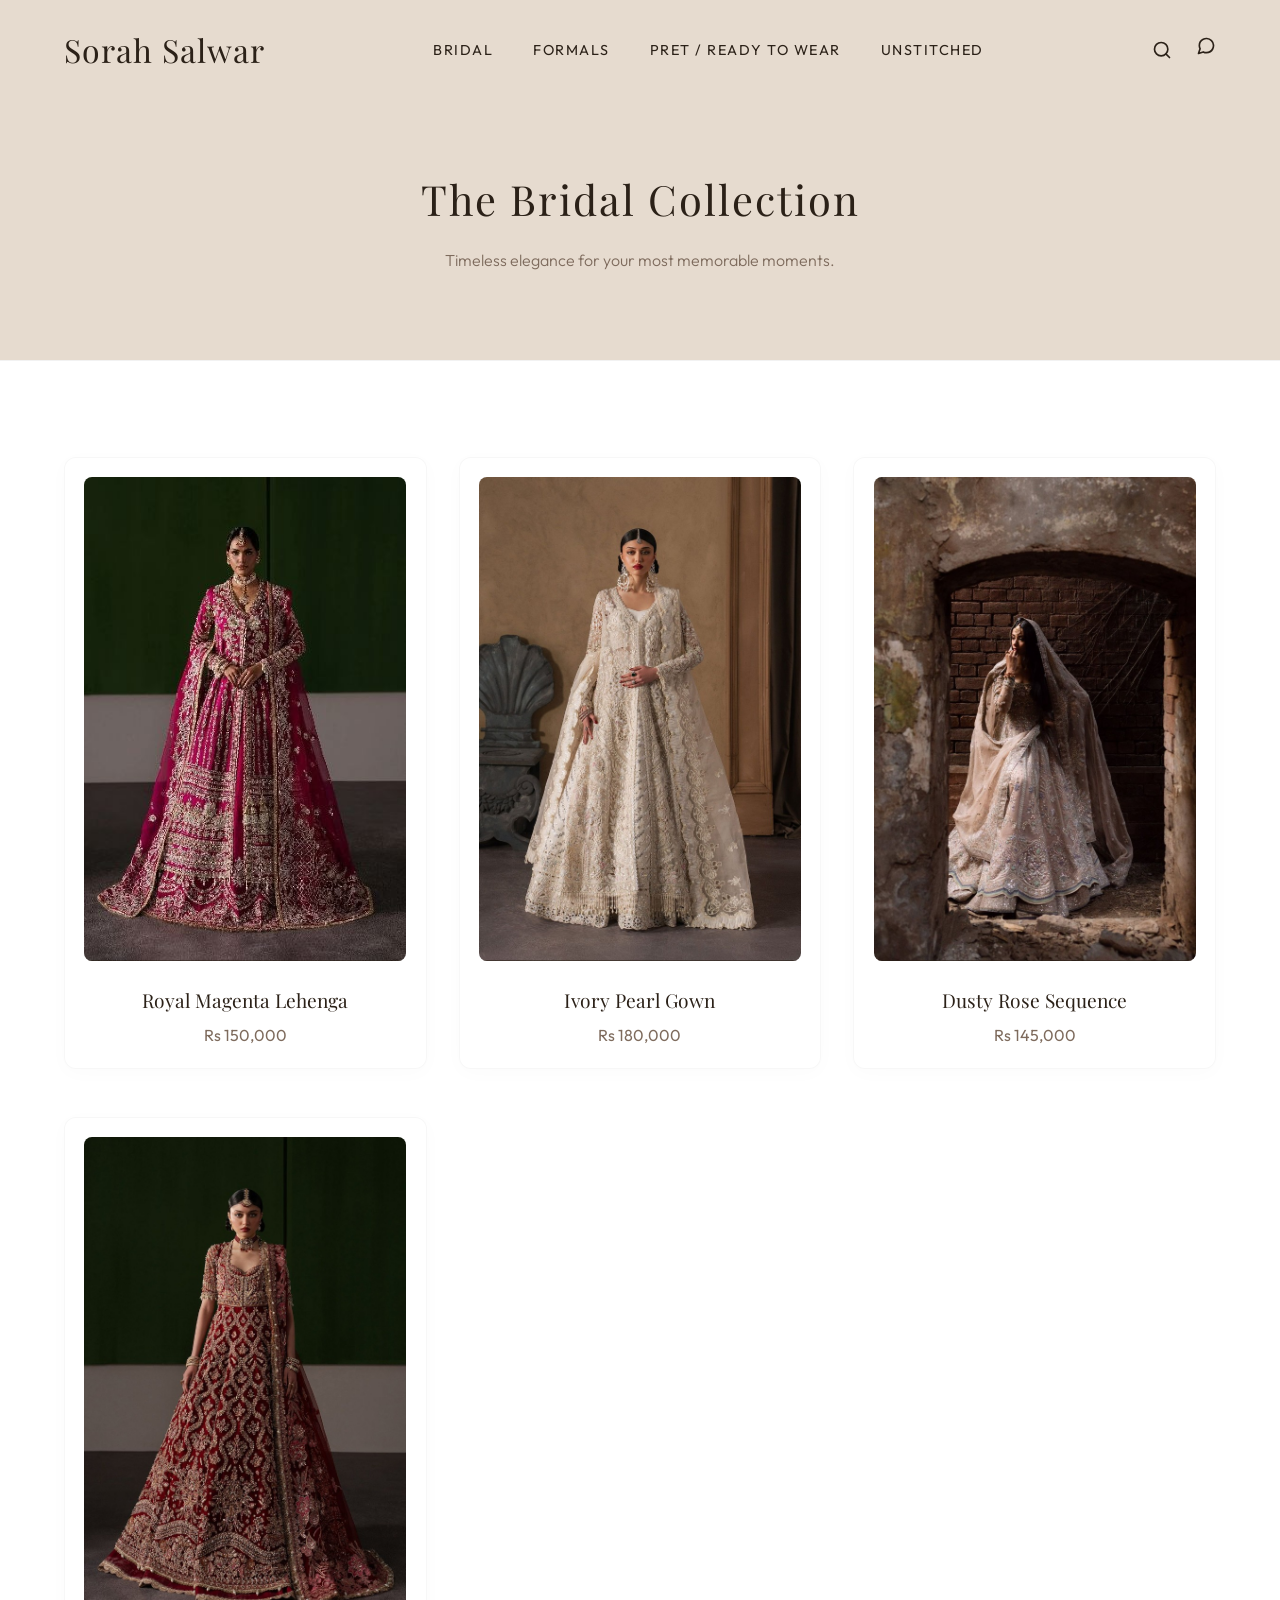
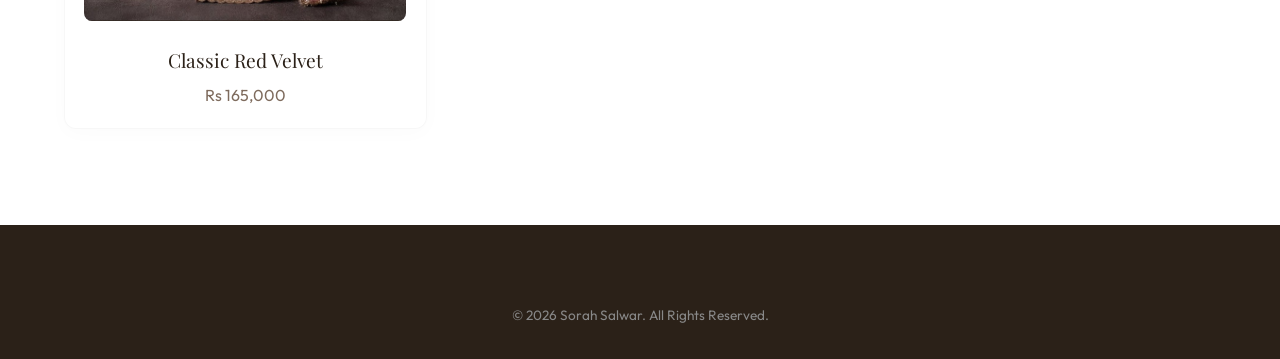
==== bridal.html @ 2d6d658b "Deploying website to root and updating admin config" ====
<!DOCTYPE html>
<html lang="en">
<head>
    <meta charset="UTF-8">
    <meta name="viewport" content="width=device-width, initial-scale=1.0">
    <title>Bridal Collection | Sorah Salwar</title>
    <meta name="description" content="Discover Sorah Salwar's exclusive Bridal Collection. Beautifully crafted ethnic wear for your special day.">
    <link rel="stylesheet" href="assets/css/styles.css">
    <style>
        /* Specific tweaks for inner pages */
        .inner-hero {
            height: 40vh;
            display: flex;
            align-items: center;
            justify-content: center;
            background-color: var(--color-light);
            color: var(--color-dark);
            text-align: center;
            padding-top: 80px; 
        }
        .inner-hero h1 {
            font-size: 2.6rem;
            letter-spacing: 2px;
        }
        .inner-hero p {
            font-weight: 300;
            color: var(--color-text-muted);
            margin-top: 1rem;
        }
    </style>
</head>
<body>

    <!-- Header / Nav -->
    <header id="main-header" class="scrolled">
        <div class="menu-toggle">
            <span></span>
            <span></span>
            <span></span>
        </div>
        
        <div class="logo">
            <a href="index.html">Sorah Salwar</a>
        </div>

        <nav>
            <ul class="nav-links">
                <li><a href="bridal.html">Bridal</a></li>
                <li><a href="formals.html">Formals</a></li>
                <li><a href="pret.html">Pret / Ready to Wear</a></li>
                <li><a href="unstitched.html">Unstitched</a></li>
            </ul>
        </nav>

        <div class="header-icons">
            <!-- Search Icon -->
            <svg viewBox="0 0 24 24" fill="none" stroke="currentColor" stroke-width="2" stroke-linecap="round" stroke-linejoin="round">
                <circle cx="11" cy="11" r="8"></circle>
                <line x1="21" y1="21" x2="16.65" y2="16.65"></line>
            </svg>
            <!-- WhatsApp Icon -->
            <a href="https://wa.me/971527467449" target="_blank" aria-label="Contact on WhatsApp">
                <svg viewBox="0 0 24 24" fill="none" stroke="currentColor" stroke-width="2" stroke-linecap="round" stroke-linejoin="round">
                    <path d="M21 11.5a8.38 8.38 0 0 1-.9 3.8 8.5 8.5 0 0 1-7.6 4.7 8.38 8.38 0 0 1-3.8-.9L3 21l1.9-5.7a8.38 8.38 0 0 1-.9-3.8 8.5 8.5 0 0 1 4.7-7.6 8.38 8.38 0 0 1 3.8-.9h.5a8.48 8.48 0 0 1 8 8v.5z"></path>
                </svg>
            </a>
        </div>
    </header>

    <!-- Page Header -->
    <section class="inner-hero">
        <div>
            <h1>The Bridal Collection</h1>
            <p>Timeless elegance for your most memorable moments.</p>
        </div>
    </section>

    <!-- Bridal Products Grid -->
    <section class="shop-section">
        <div class="product-grid" id="product-container" data-category="bridal">
            <!-- Dynamic products will load here -->
        </div>
    </section>

    <!-- Sub Footer -->
    <footer>
        <div class="footer-bottom" style="border-top: none; padding-top: 0;">
            <p>&copy; 2026 Sorah Salwar. All Rights Reserved.</p>
        </div>
    </footer>

    <script src="assets/js/script.js"></script>
</body>
</html>
---- assets/css/styles.css ----
@import url('https://fonts.googleapis.com/css2?family=Outfit:wght@300;400;500;600&family=Playfair+Display:ital,wght@0,400;0,600;1,400&display=swap');

:root {
  --color-dark: #2b2118; /* Dark brown from logo text */
  --color-light: #e6dbcf; /* Warm beige from logo background */
  --color-accent: #8a7361; /* Mid-tone brown accent */
  --color-text-dark: #2b2118; /* Dark brown for text */
  --color-text-muted: #7e6b5d; /* Muted taupe */
  --color-border: #dbcdba; /* Border matching darker shade of beige */
  
  --font-serif: 'Playfair Display', serif;
  --font-sans: 'Outfit', sans-serif;
}

* {
  margin: 0;
  padding: 0;
  box-sizing: border-box;
}

::selection {
  background-color: var(--color-accent);
  color: #fff;
}

::-webkit-scrollbar {
  width: 8px;
}
::-webkit-scrollbar-track {
  background: var(--color-light);
}
::-webkit-scrollbar-thumb {
  background: var(--color-accent);
  border-radius: 4px;
}
::-webkit-scrollbar-thumb:hover {
  background: var(--color-dark);
}

@keyframes fadeUp {
  0% { opacity: 0; transform: translateY(30px); }
  100% { opacity: 1; transform: translateY(0); }
}

body {
  font-family: var(--font-sans);
  background: radial-gradient(circle at 50% 0%, #ffffff 0%, var(--color-light) 100%);
  color: var(--color-text-dark);
  line-height: 1.6;
  overflow-x: hidden;
}

h1, h2, h3, h4, h5, h6 {
  font-family: var(--font-serif);
  font-weight: 400;
}

a {
  text-decoration: none;
  color: inherit;
  transition: color 0.3s ease;
}

a:hover {
  color: var(--color-accent);
}

/* Header */
header {
  position: fixed;
  top: 0;
  width: 100%;
  padding: 1.5rem 5%;
  display: flex;
  justify-content: space-between;
  align-items: center;
  z-index: 1000;
  transition: all 0.4s ease;
  border-bottom: 1px solid transparent;
}

header.scrolled {
  background: rgba(230, 219, 207, 0.85); /* Glassmorphism matching new warm beige */
  backdrop-filter: blur(12px);
  -webkit-backdrop-filter: blur(12px);
  padding: 1rem 5%;
  box-shadow: 0 4px 30px rgba(0, 0, 0, 0.05);
  border-bottom: 1px solid rgba(0,0,0,0.05);
}

.logo {
  font-family: var(--font-serif);
  font-size: 2rem;
  letter-spacing: 1px;
  color: var(--color-dark);
}

.nav-links {
  display: flex;
  gap: 2.5rem;
  list-style: none; /* remove bullets */
}

.nav-links a {
  font-size: 0.9rem;
  text-transform: uppercase;
  letter-spacing: 1.5px;
  color: var(--color-text-dark);
  position: relative;
}

.nav-links a::after {
  content: '';
  position: absolute;
  width: 0;
  height: 1px;
  bottom: -4px;
  left: 0;
  background-color: var(--color-accent);
  transition: width 0.3s ease;
}

.nav-links a:hover::after {
  width: 100%;
}

.header-icons {
  display: flex;
  gap: 1.5rem;
  align-items: center;
}

.header-icons svg {
  width: 20px;
  height: 20px;
  cursor: pointer;
  stroke: var(--color-text-dark);
  transition: all 0.4s cubic-bezier(0.175, 0.885, 0.32, 1.275); /* Bouncy transition */
}

.header-icons svg:hover {
  stroke: var(--color-accent);
  transform: scale(1.15) rotate(-5deg); /* Playful tilt and grow */
}

.menu-toggle {
  display: none;
  cursor: pointer;
  flex-direction: column;
  gap: 5px;
}

.menu-toggle span {
  width: 25px;
  height: 2px;
  background: var(--color-text-dark);
}

/* Hero Section */
.hero {
  height: 100vh;
  width: 100%;
  position: relative;
  display: flex;
  align-items: center;
  justify-content: center;
  text-align: center;
  background-color: var(--color-dark); /* Rich espresso background for the hero section to look incredibly luxurious */
  overflow: hidden;
}

.hero img {
  position: absolute;
  top: 0;
  left: 0;
  width: 100%;
  height: 100%;
  object-fit: cover;
  object-position: center 20%;
  z-index: 1;
  transform: scale(1.05);
  animation: breathe 25s infinite alternate linear;
}

@keyframes breathe {
  0% { transform: scale(1.05); }
  100% { transform: scale(1.15); }
}

/* Gradient overlay to ensure text is readable */
.hero::after {
  content: '';
  position: absolute;
  top: 0;
  left: 0;
  width: 100%;
  height: 100%;
  background: linear-gradient(to top, rgba(0,0,0,0.5), rgba(0,0,0,0.1));
  z-index: 2;
}

.hero-content {
  position: relative;
  z-index: 3;
  color: #fff;
  max-width: 600px;
  padding: 0 20px;
  margin-top: 5rem;
  animation: fadeUp 1.2s cubic-bezier(0.165, 0.84, 0.44, 1) forwards;
}

.hero-content h1 {
  font-size: 4.5rem;
  margin-bottom: 1rem;
  letter-spacing: 2px;
  line-height: 1.1;
  text-shadow: 0 4px 10px rgba(0,0,0,0.3);
}

.hero-content p {
  font-size: 1.2rem;
  margin-bottom: 2.5rem;
  font-weight: 300;
  letter-spacing: 1px;
}

.btn {
  display: inline-block;
  padding: 1rem 3rem;
  background-color: var(--color-light);
  color: var(--color-dark);
  text-transform: uppercase;
  letter-spacing: 2px;
  font-size: 0.9rem;
  transition: all 0.3s ease;
  border: 1px solid transparent;
}

.btn:hover {
  background-color: transparent;
  color: #fff;
  border: 1px solid #fff;
  transform: translateY(-4px);
  box-shadow: 0 10px 20px rgba(0,0,0,0.15);
}

/* Categories Section */
.categories {
  padding: 6rem 5%;
  text-align: center;
}

.section-title {
  font-size: 3rem;
  margin-bottom: 1.5rem;
  color: var(--color-dark);
  position: relative;
  display: inline-block;
  animation: fadeUp 1s ease-out forwards;
}

.section-title::after {
  content: '';
  position: absolute;
  bottom: -5px;
  left: 50%;
  transform: translateX(-50%);
  width: 50px;
  height: 2px;
  background-color: var(--color-accent);
}

.section-subtitle {
  color: var(--color-text-muted);
  font-size: 1rem;
  margin-bottom: 4rem;
  text-transform: uppercase;
  letter-spacing: 2px;
}

.category-grid {
  display: grid;
  grid-template-columns: repeat(auto-fit, minmax(300px, 1fr));
  gap: 2rem;
}

.category-card {
  position: relative;
  overflow: hidden;
  display: block;
  aspect-ratio: 3/4;
  border-radius: 12px;
  animation: fadeUp 1.2s ease-out forwards;
  box-shadow: 0 10px 30px rgba(0,0,0,0.1);
}

.category-card img {
  width: 100%;
  height: 100%;
  object-fit: cover;
  transition: transform 0.8s ease;
}

.category-card::after {
  content: '';
  position: absolute;
  inset: 0;
  background: linear-gradient(to top, rgba(0,0,0,0.4), transparent);
  transition: opacity 0.4s ease;
}

.category-card:hover img {
  transform: scale(1.05);
}

.category-card-text {
  position: absolute;
  bottom: 2rem;
  left: 50%;
  transform: translateX(-50%);
  color: #fff;
  z-index: 10;
  width: 100%;
  transition: transform 0.5s ease;
}

.category-card:hover .category-card-text {
  transform: translate(-50%, -15px); /* Slide text up slightly while image zooms */
}

.category-card-text h3 {
  font-size: 1.8rem;
  letter-spacing: 1px;
}

/* Shop Grid */
.shop-section {
  padding: 6rem 5%;
  background-color: #ffffff;
  border-top: 1px solid rgba(0,0,0,0.05);
}

.product-grid {
  display: grid;
  grid-template-columns: repeat(auto-fill, minmax(280px, 1fr));
  gap: 3rem 2rem;
}

.product-card {
  text-align: center;
  position: relative;
  background-color: #ffffff;
  padding: 1.2rem;
  border: 1px solid rgba(0,0,0,0.03);
  border-radius: 12px;
  box-shadow: 0 4px 20px rgba(0,0,0,0.02);
  transition: transform 0.4s ease, box-shadow 0.4s ease;
  animation: fadeUp 1s ease-out forwards;
}

.product-card:hover {
  transform: translateY(-5px);
  box-shadow: 0 15px 30px rgba(0,0,0,0.06);
}

.product-image-wrapper {
  position: relative;
  overflow: hidden;
  margin-bottom: 1.5rem;
  aspect-ratio: 2/3;
  background-color: #f5f5f5;
  border-radius: 8px;
}

.product-image {
  width: 100%;
  height: 100%;
  object-fit: cover;
  transition: opacity 0.5s ease;
  image-rendering: -webkit-optimize-contrast; /* crisp edges */
  image-rendering: high-quality;
}

.whatsapp-btn {
  position: absolute;
  bottom: 0;
  left: 0;
  width: 100%;
  padding: 1rem;
  background: var(--color-dark); /* Elegant dark matching the theme instead of jarring green */
  color: #fff;
  transform: translateY(100%);
  transition: transform 0.4s cubic-bezier(0.175, 0.885, 0.32, 1.275);
  font-family: var(--font-sans);
  text-transform: uppercase;
  font-size: 0.8rem;
  letter-spacing: 1px;
  cursor: pointer;
  border: none;
  font-weight: 500;
  text-align: center;
  display: flex;
  justify-content: center;
  align-items: center;
  gap: 8px;
}

.product-image-wrapper:hover .whatsapp-btn {
  transform: translateY(0);
}

.whatsapp-btn:hover {
  background-color: var(--color-accent);
  color: white;
}

.product-title {
  font-family: var(--font-serif);
  font-size: 1.2rem;
  margin-bottom: 0.5rem;
  color: var(--color-dark);
}

.product-price {
  font-size: 1rem;
  color: var(--color-text-muted);
}

/* About Section */
.about-section {
  padding: 6rem 5%;
  background-color: var(--color-light);
  text-align: center;
}

.about-container {
  max-width: 800px;
  margin: 0 auto;
}

.about-content p {
  font-size: 1.15rem;
  color: var(--color-text-dark);
  margin-bottom: 1.5rem;
  line-height: 1.8;
  font-weight: 300;
}

.about-content p:last-child {
  margin-bottom: 0;
  font-weight: 500;
  color: var(--color-accent);
}

/* Footer */
footer {
  background-color: var(--color-dark);
  color: var(--color-light);
  padding: 5rem 5% 2rem;
}

.footer-top {
  display: grid;
  grid-template-columns: repeat(auto-fit, minmax(200px, 1fr));
  gap: 3rem;
  margin-bottom: 4rem;
}

.footer-section h4 {
  font-size: 1.2rem;
  margin-bottom: 1.5rem;
  letter-spacing: 1px;
}

.footer-section ul {
  list-style: none; /* remove bullets */
}

.footer-section ul li {
  margin-bottom: 0.8rem;
}

.footer-section a {
  color: #aaaaaa;
  font-size: 0.95rem;
  display: inline-block;
  transition: all 0.3s ease;
}

.footer-section a:hover {
  color: var(--color-accent);
  transform: translateX(8px); /* Satisfying slide-right effect for list items */
}

.footer-bottom {
  text-align: center;
  padding-top: 2rem;
  border-top: 1px solid rgba(255,255,255,0.1);
  color: #888;
  font-size: 0.85rem;
}

/* Newsletter Input */
.newsletter-form {
  display: flex;
  margin-top: 1rem;
  border-bottom: 1px solid #555;
  padding-bottom: 0.5rem;
}

.newsletter-form input {
  background: transparent;
  border: none;
  color: #fff;
  flex: 1;
  outline: none;
  font-family: var(--font-sans);
}

.newsletter-form button {
  background: transparent;
  border: none;
  color: var(--color-accent);
  cursor: pointer;
  text-transform: uppercase;
  font-size: 0.8rem;
  letter-spacing: 1px;
}

/* Responsive */
@media (max-width: 900px) {
  .nav-links {
    display: none;
  }

  .menu-toggle {
    display: flex;
  }
  
  .hero-content h1 {
    font-size: 3rem;
  }
}
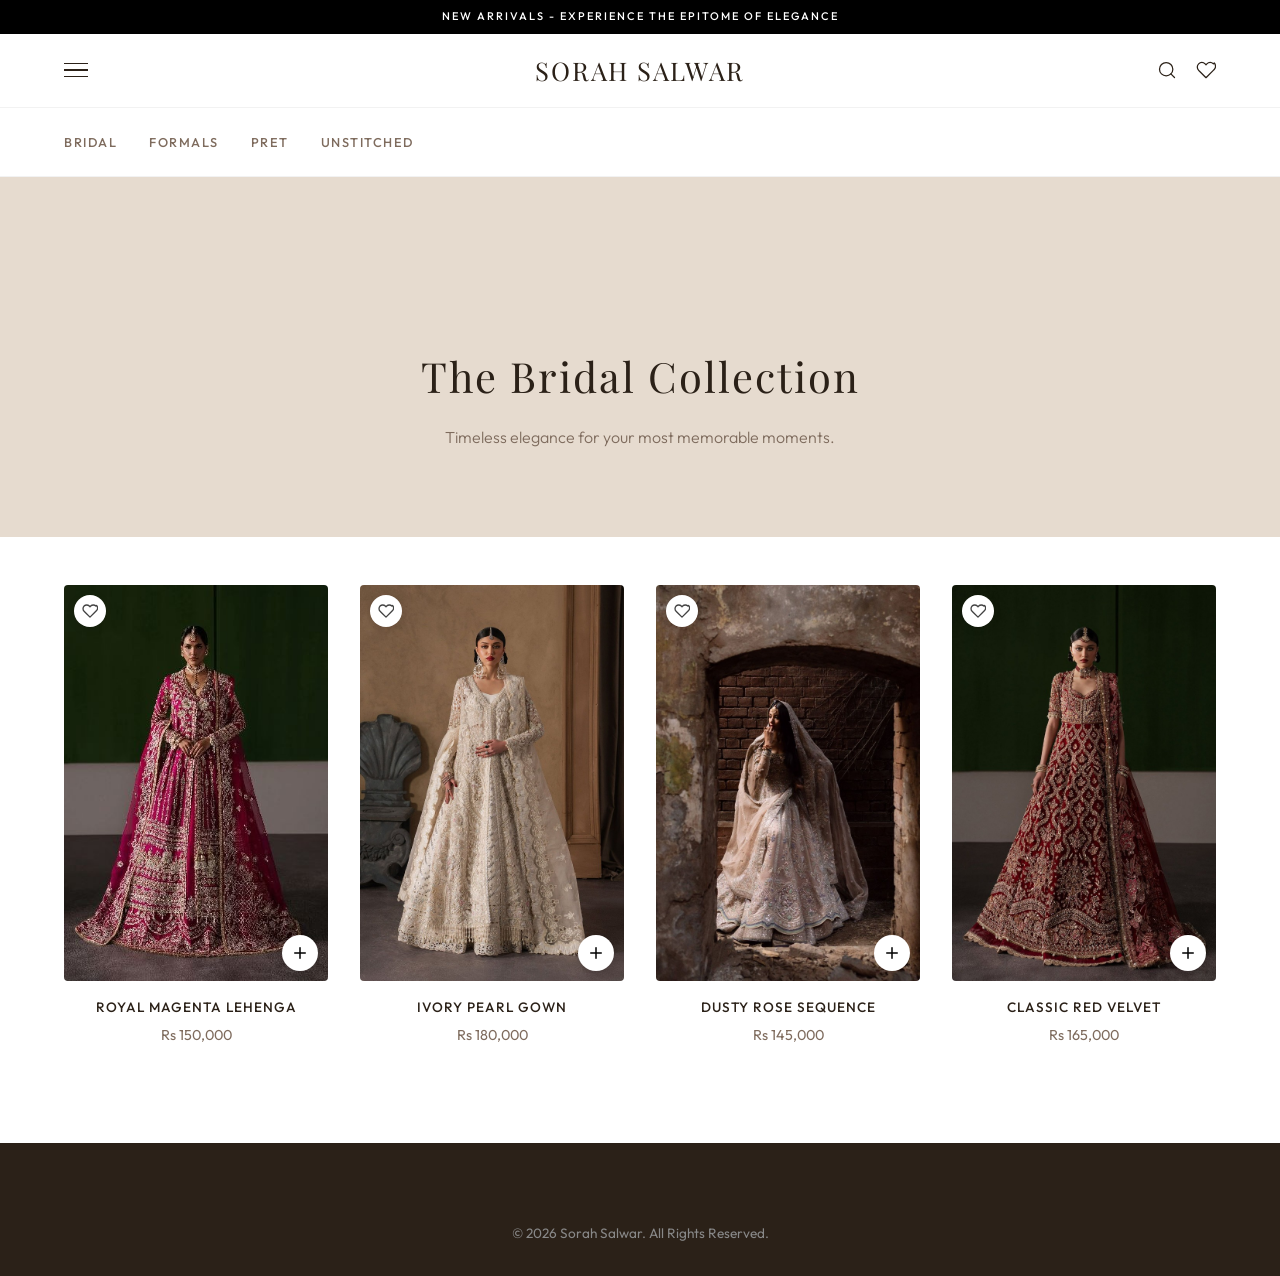
==== commit f70580ef: "Mobile UI Overhaul: Baroque-style centered header, announcement bar, and optimized 2-column product " ====
--- a/bridal.html
+++ b/bridal.html
@@ -31,9 +31,14 @@
 </head>
 <body>
 
+    <!-- Announcement Bar -->
+    <div class="announcement-bar">
+        New Arrivals - Experience the Epitome of Elegance
+    </div>
+
     <!-- Header / Nav -->
     <header id="main-header" class="scrolled">
-        <div class="menu-toggle">
+        <div class="menu-toggle" id="mobile-menu-btn">
             <span></span>
             <span></span>
             <span></span>
@@ -43,29 +48,35 @@
             <a href="index.html">Sorah Salwar</a>
         </div>
 
-        <nav>
-            <ul class="nav-links">
-                <li><a href="bridal.html">Bridal</a></li>
-                <li><a href="formals.html">Formals</a></li>
-                <li><a href="pret.html">Pret / Ready to Wear</a></li>
-                <li><a href="unstitched.html">Unstitched</a></li>
-            </ul>
-        </nav>
-
         <div class="header-icons">
-            <!-- Search Icon -->
-            <svg viewBox="0 0 24 24" fill="none" stroke="currentColor" stroke-width="2" stroke-linecap="round" stroke-linejoin="round">
+            <svg viewBox="0 0 24 24" fill="none" stroke="currentColor" stroke-width="1.5" stroke-linecap="round" stroke-linejoin="round" width="20" height="20">
                 <circle cx="11" cy="11" r="8"></circle>
                 <line x1="21" y1="21" x2="16.65" y2="16.65"></line>
             </svg>
-            <!-- WhatsApp Icon -->
-            <a href="https://wa.me/971527467449" target="_blank" aria-label="Contact on WhatsApp">
-                <svg viewBox="0 0 24 24" fill="none" stroke="currentColor" stroke-width="2" stroke-linecap="round" stroke-linejoin="round">
-                    <path d="M21 11.5a8.38 8.38 0 0 1-.9 3.8 8.5 8.5 0 0 1-7.6 4.7 8.38 8.38 0 0 1-3.8-.9L3 21l1.9-5.7a8.38 8.38 0 0 1-.9-3.8 8.5 8.5 0 0 1 4.7-7.6 8.38 8.38 0 0 1 3.8-.9h.5a8.48 8.48 0 0 1 8 8v.5z"></path>
-                </svg>
-            </a>
+            <svg viewBox="0 0 24 24" fill="none" stroke="currentColor" stroke-width="1.5" stroke-linecap="round" stroke-linejoin="round" width="20" height="20">
+                <path d="M20.84 4.61a5.5 5.5 0 0 0-7.78 0L12 5.67l-1.06-1.06a5.5 5.5 0 0 0-7.78 7.78l1.06 1.06L12 21.23l8.78-8.78 1.06-1.06a5.5 5.5 0 0 0 0-7.78z"></path>
+            </svg>
         </div>
     </header>
+
+    <!-- Mobile Nav Overlay -->
+    <div class="mobile-nav-overlay" id="mobile-overlay">
+        <div class="overlay-close" id="overlay-close-btn">&times;</div>
+        <ul>
+            <li><a href="bridal.html">Bridal</a></li>
+            <li><a href="formals.html">Formals</a></li>
+            <li><a href="pret.html">Pret / Ready to Wear</a></li>
+            <li><a href="unstitched.html">Unstitched</a></li>
+        </ul>
+    </div>
+
+    <!-- Category Swipe Bar -->
+    <div class="category-slider">
+        <a href="bridal.html">Bridal</a>
+        <a href="formals.html">Formals</a>
+        <a href="pret.html">Pret</a>
+        <a href="unstitched.html">Unstitched</a>
+    </div>
 
     <!-- Page Header -->
     <section class="inner-hero">
--- a/assets/css/styles.css
+++ b/assets/css/styles.css
@@ -65,95 +65,162 @@
   color: var(--color-accent);
 }
 
+/* Announcement Bar */
+.announcement-bar {
+  background-color: #000;
+  color: #fff;
+  text-align: center;
+  padding: 8px 5%;
+  font-size: 11px;
+  text-transform: uppercase;
+  letter-spacing: 2px;
+  font-weight: 500;
+  position: sticky;
+  top: 0;
+  z-index: 1001;
+}
+
 /* Header */
 header {
-  position: fixed;
-  top: 0;
-  width: 100%;
-  padding: 1.5rem 5%;
-  display: flex;
-  justify-content: space-between;
+  position: sticky;
+  top: 31px; /* Just below announcement bar */
+  width: 100%;
+  padding: 1rem 5%;
+  display: grid;
+  grid-template-columns: 1fr auto 1fr; /* Left, Center, Right */
   align-items: center;
+  background: white;
   z-index: 1000;
   transition: all 0.4s ease;
-  border-bottom: 1px solid transparent;
+  border-bottom: 1px solid rgba(0,0,0,0.05);
 }
 
 header.scrolled {
-  background: rgba(230, 219, 207, 0.85); /* Glassmorphism matching new warm beige */
-  backdrop-filter: blur(12px);
-  -webkit-backdrop-filter: blur(12px);
-  padding: 1rem 5%;
-  box-shadow: 0 4px 30px rgba(0, 0, 0, 0.05);
-  border-bottom: 1px solid rgba(0,0,0,0.05);
+  background: rgba(250, 249, 246, 0.9);
+  backdrop-filter: blur(10px);
 }
 
 .logo {
+  grid-column: 2; /* Always center */
   font-family: var(--font-serif);
-  font-size: 2rem;
-  letter-spacing: 1px;
+  font-size: 1.6rem;
+  letter-spacing: 2px;
   color: var(--color-dark);
+  text-transform: uppercase;
+}
+
+.nav-container {
+  grid-column: 1 / span 3;
+  display: flex;
+  justify-content: center;
+  margin-top: 1rem;
 }
 
 .nav-links {
   display: flex;
-  gap: 2.5rem;
-  list-style: none; /* remove bullets */
-}
-
-.nav-links a {
-  font-size: 0.9rem;
-  text-transform: uppercase;
-  letter-spacing: 1.5px;
-  color: var(--color-text-dark);
-  position: relative;
-}
-
-.nav-links a::after {
-  content: '';
-  position: absolute;
-  width: 0;
-  height: 1px;
-  bottom: -4px;
-  left: 0;
-  background-color: var(--color-accent);
-  transition: width 0.3s ease;
-}
-
-.nav-links a:hover::after {
-  width: 100%;
+  gap: 2rem;
+  list-style: none;
 }
 
 .header-icons {
-  display: flex;
-  gap: 1.5rem;
+  grid-column: 3;
+  display: flex;
+  gap: 1.2rem;
+  justify-content: flex-end;
   align-items: center;
 }
 
 .header-icons svg {
   width: 20px;
   height: 20px;
-  cursor: pointer;
   stroke: var(--color-text-dark);
-  transition: all 0.4s cubic-bezier(0.175, 0.885, 0.32, 1.275); /* Bouncy transition */
-}
-
-.header-icons svg:hover {
-  stroke: var(--color-accent);
-  transform: scale(1.15) rotate(-5deg); /* Playful tilt and grow */
 }
 
 .menu-toggle {
-  display: none;
+  grid-column: 1;
+  display: flex;
   cursor: pointer;
   flex-direction: column;
   gap: 5px;
+  width: 24px;
 }
 
 .menu-toggle span {
-  width: 25px;
-  height: 2px;
+  width: 100%;
+  height: 1.5px;
   background: var(--color-text-dark);
+}
+
+/* Mobile Navigation Overlay */
+.mobile-nav-overlay {
+  position: fixed;
+  top: 0;
+  left: -100%;
+  width: 80%;
+  height: 100%;
+  background: #fff;
+  z-index: 2000;
+  transition: left 0.4s cubic-bezier(0.4, 0, 0.2, 1);
+  padding: 4rem 10%;
+  box-shadow: 20px 0 50px rgba(0,0,0,0.1);
+}
+
+.mobile-nav-overlay.active {
+  left: 0;
+}
+
+.mobile-nav-overlay ul {
+  list-style: none;
+}
+
+.mobile-nav-overlay li {
+  margin-bottom: 2rem;
+}
+
+.mobile-nav-overlay a {
+  font-size: 1.4rem;
+  font-family: var(--font-serif);
+  text-transform: uppercase;
+  letter-spacing: 2px;
+}
+
+.overlay-close {
+  position: absolute;
+  top: 1.5rem;
+  right: 1.5rem;
+  font-size: 2rem;
+  cursor: pointer;
+}
+
+/* Category Slider */
+.category-slider {
+  display: flex;
+  overflow-x: auto;
+  gap: 2rem;
+  padding: 1.5rem 5%;
+  background: #fff;
+  border-bottom: 1px solid rgba(0,0,0,0.05);
+  -ms-overflow-style: none;  /* IE and Edge */
+  scrollbar-width: none;  /* Firefox */
+}
+
+.category-slider::-webkit-scrollbar {
+  display: none; /* Chrome, Safari and Opera */
+}
+
+.category-slider a {
+  white-space: nowrap;
+  font-size: 0.8rem;
+  font-weight: 500;
+  letter-spacing: 1.5px;
+  color: var(--color-text-muted);
+  text-transform: uppercase;
+}
+
+.category-slider a.active {
+  color: var(--color-dark);
+  border-bottom: 1.5px solid var(--color-dark);
+  padding-bottom: 4px;
 }
 
 /* Hero Section */
@@ -333,97 +400,107 @@
   letter-spacing: 1px;
 }
 
-/* Shop Grid */
+/* Shop Grid & Product Cards */
 .shop-section {
-  padding: 6rem 5%;
+  padding: 3rem 5% 6rem;
   background-color: #ffffff;
-  border-top: 1px solid rgba(0,0,0,0.05);
 }
 
 .product-grid {
   display: grid;
-  grid-template-columns: repeat(auto-fill, minmax(280px, 1fr));
-  gap: 3rem 2rem;
+  grid-template-columns: repeat(2, 1fr); /* 2 columns exactly on mobile */
+  gap: 1.5rem 1rem;
 }
 
 .product-card {
   text-align: center;
   position: relative;
-  background-color: #ffffff;
-  padding: 1.2rem;
-  border: 1px solid rgba(0,0,0,0.03);
-  border-radius: 12px;
-  box-shadow: 0 4px 20px rgba(0,0,0,0.02);
-  transition: transform 0.4s ease, box-shadow 0.4s ease;
+  background-color: transparent;
+  padding: 0;
+  transition: transform 0.4s ease;
   animation: fadeUp 1s ease-out forwards;
-}
-
-.product-card:hover {
-  transform: translateY(-5px);
-  box-shadow: 0 15px 30px rgba(0,0,0,0.06);
 }
 
 .product-image-wrapper {
   position: relative;
   overflow: hidden;
-  margin-bottom: 1.5rem;
+  margin-bottom: 1rem;
   aspect-ratio: 2/3;
-  background-color: #f5f5f5;
-  border-radius: 8px;
+  background-color: #f8f8f8;
+  border-radius: 4px;
 }
 
 .product-image {
   width: 100%;
   height: 100%;
   object-fit: cover;
-  transition: opacity 0.5s ease;
-  image-rendering: -webkit-optimize-contrast; /* crisp edges */
-  image-rendering: high-quality;
-}
-
-.whatsapp-btn {
-  position: absolute;
-  bottom: 0;
-  left: 0;
-  width: 100%;
-  padding: 1rem;
-  background: var(--color-dark); /* Elegant dark matching the theme instead of jarring green */
-  color: #fff;
-  transform: translateY(100%);
-  transition: transform 0.4s cubic-bezier(0.175, 0.885, 0.32, 1.275);
-  font-family: var(--font-sans);
-  text-transform: uppercase;
-  font-size: 0.8rem;
-  letter-spacing: 1px;
-  cursor: pointer;
-  border: none;
-  font-weight: 500;
-  text-align: center;
+}
+
+/* Heart Icon (Wishlist) */
+.wishlist-btn {
+  position: absolute;
+  top: 10px;
+  left: 10px;
+  width: 32px;
+  height: 32px;
+  background: white;
+  border-radius: 50%;
   display: flex;
   justify-content: center;
   align-items: center;
-  gap: 8px;
-}
-
-.product-image-wrapper:hover .whatsapp-btn {
-  transform: translateY(0);
-}
-
-.whatsapp-btn:hover {
-  background-color: var(--color-accent);
-  color: white;
+  box-shadow: 0 2px 8px rgba(0,0,0,0.1);
+  z-index: 10;
+  cursor: pointer;
+}
+
+.wishlist-btn svg {
+  width: 16px;
+  height: 16px;
+  stroke: #444;
+}
+
+/* Quick Add (+) Button */
+.quick-add-btn {
+  position: absolute;
+  bottom: 10px;
+  right: 10px;
+  width: 36px;
+  height: 36px;
+  background: white;
+  border-radius: 50%;
+  display: flex;
+  justify-content: center;
+  align-items: center;
+  box-shadow: 0 2px 10px rgba(0,0,0,0.15);
+  z-index: 10;
+  cursor: pointer;
+  transition: transform 0.2s ease;
+}
+
+.quick-add-btn:active {
+  transform: scale(0.9);
+}
+
+.quick-add-btn svg {
+  width: 18px;
+  height: 18px;
+  stroke: #000;
 }
 
 .product-title {
-  font-family: var(--font-serif);
-  font-size: 1.2rem;
-  margin-bottom: 0.5rem;
+  font-family: var(--font-sans);
+  font-size: 0.85rem;
+  text-transform: uppercase;
+  letter-spacing: 1px;
+  margin-bottom: 0.3rem;
   color: var(--color-dark);
+  font-weight: 500;
 }
 
 .product-price {
-  font-size: 1rem;
+  font-size: 0.9rem;
   color: var(--color-text-muted);
+  font-weight: 400;
 }
 
 /* About Section */
@@ -527,17 +604,29 @@
   letter-spacing: 1px;
 }
 
-/* Responsive */
+/* Desktop Specifics (Re-enabling hover effects and multi-columns) */
+@media (min-width: 901px) {
+  .product-grid {
+    grid-template-columns: repeat(4, 1fr);
+    gap: 3rem 2rem;
+  }
+}
+
 @media (max-width: 900px) {
-  .nav-links {
+  .nav-container {
     display: none;
   }
-
-  .menu-toggle {
-    display: flex;
+  
+  header {
+    height: 60px;
+    padding: 0 5%;
   }
-  
+
+  .logo {
+    font-size: 1.2rem;
+  }
+
   .hero-content h1 {
-    font-size: 3rem;
+    font-size: 2.8rem;
   }
 }
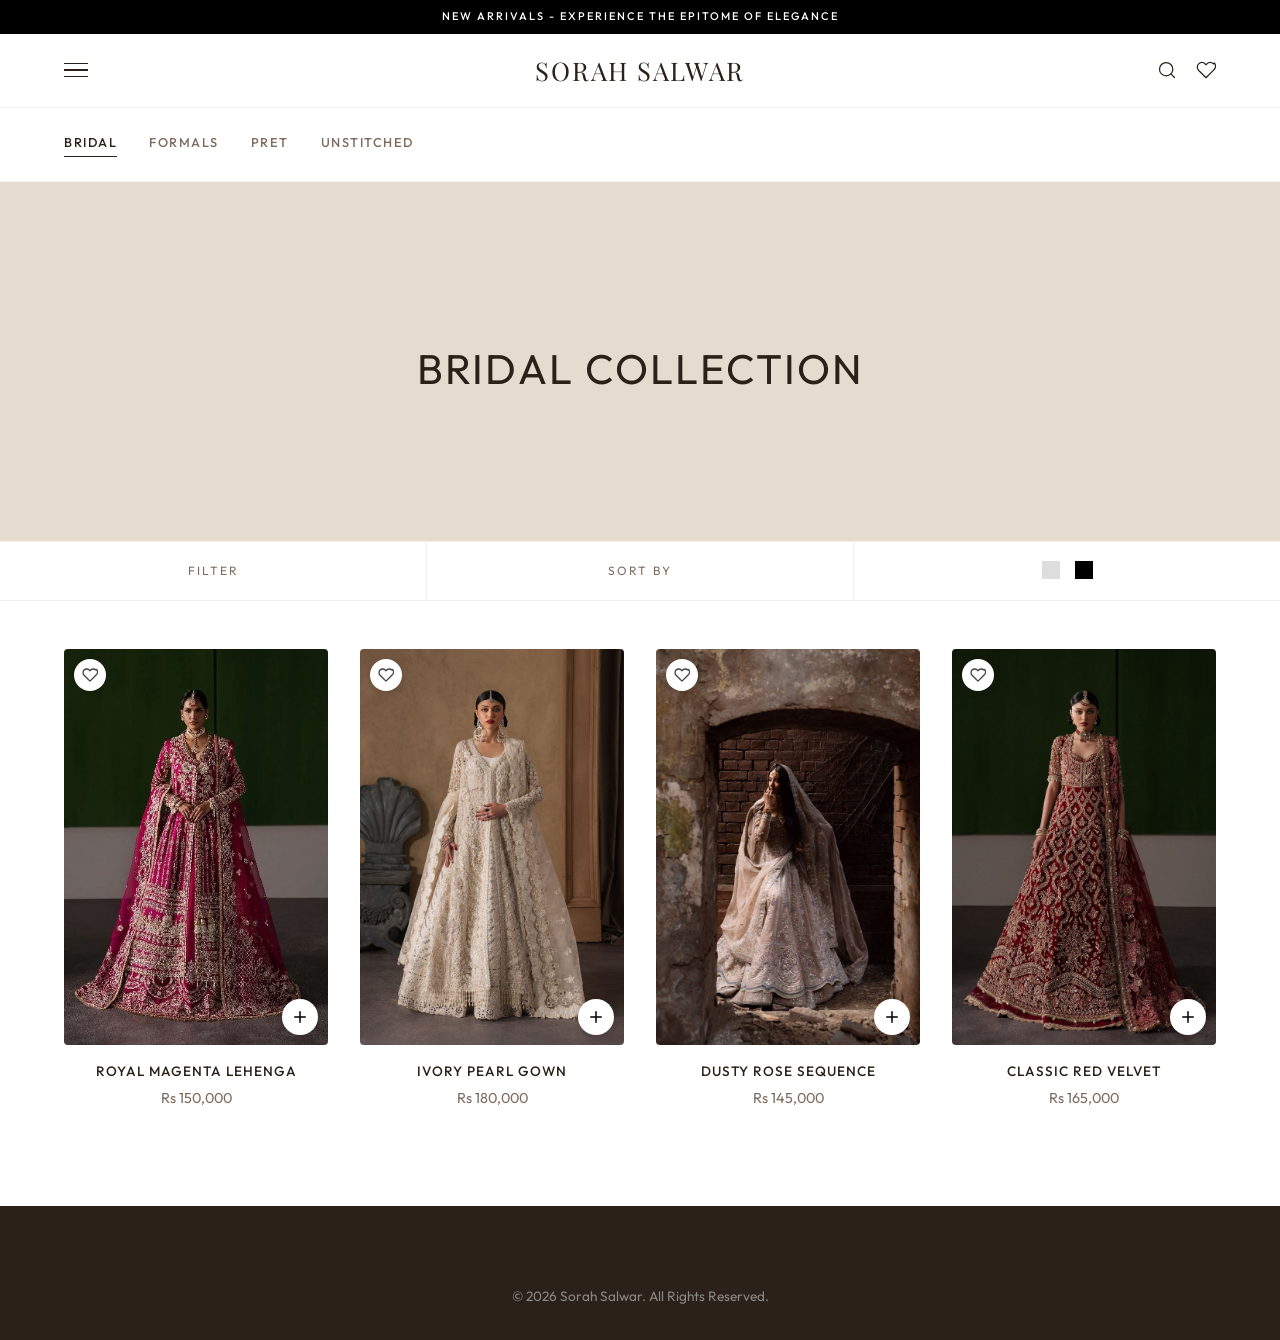
==== commit b5f4adf6: "Refined Page Header and added Interactive Grid View Toggle (1-col vs 2-col) to match Baroque style" ====
--- a/bridal.html
+++ b/bridal.html
@@ -72,19 +72,28 @@
 
     <!-- Category Swipe Bar -->
     <div class="category-slider">
-        <a href="bridal.html">Bridal</a>
+        <a href="bridal.html" class="active">Bridal</a>
         <a href="formals.html">Formals</a>
         <a href="pret.html">Pret</a>
         <a href="unstitched.html">Unstitched</a>
     </div>
 
-    <!-- Page Header -->
+    <!-- Page Header (Baroque style "Box") -->
     <section class="inner-hero">
-        <div>
-            <h1>The Bridal Collection</h1>
-            <p>Timeless elegance for your most memorable moments.</p>
+        <h1>Bridal Collection</h1>
+    </section>
+
+    <!-- Filter & Sort Bar -->
+    <div class="filter-bar">
+        <div class="filter-item">Filter</div>
+        <div class="filter-item">Sort By</div>
+        <div class="filter-item">
+            <div class="view-toggles">
+                <div class="view-toggle" id="view-1"></div>
+                <div class="view-toggle active" id="view-2"></div>
+            </div>
         </div>
-    </section>
+    </div>
 
     <!-- Bridal Products Grid -->
     <section class="shop-section">
--- a/assets/css/styles.css
+++ b/assets/css/styles.css
@@ -200,12 +200,12 @@
   padding: 1.5rem 5%;
   background: #fff;
   border-bottom: 1px solid rgba(0,0,0,0.05);
-  -ms-overflow-style: none;  /* IE and Edge */
-  scrollbar-width: none;  /* Firefox */
+  -ms-overflow-style: none;
+  scrollbar-width: none;
 }
 
 .category-slider::-webkit-scrollbar {
-  display: none; /* Chrome, Safari and Opera */
+  display: none;
 }
 
 .category-slider a {
@@ -221,6 +221,79 @@
   color: var(--color-dark);
   border-bottom: 1.5px solid var(--color-dark);
   padding-bottom: 4px;
+}
+
+/* Page Headers (matching Baroque "Box Size") */
+.inner-hero {
+  padding: 4rem 5%;
+  background-color: #fff;
+  text-align: center;
+  border-bottom: 1px solid #f0f0f0;
+}
+
+.inner-hero h1 {
+  font-size: 1.8rem;
+  letter-spacing: 4px;
+  text-transform: uppercase;
+  color: var(--color-dark);
+  font-family: var(--font-sans); /* Use sans for the minimalist look */
+  font-weight: 400;
+}
+
+.inner-hero p {
+  display: none; /* Hide subtitle for ultra-minimalist look like Baroque */
+}
+
+/* Filter & View Bar */
+.filter-bar {
+  display: flex;
+  border-bottom: 1px solid #f0f0f0;
+  background: #fff;
+}
+
+.filter-item {
+  flex: 1;
+  padding: 1.2rem;
+  text-align: center;
+  border-right: 1px solid #f0f0f0;
+  font-size: 0.75rem;
+  letter-spacing: 2px;
+  text-transform: uppercase;
+  color: var(--color-text-muted);
+  cursor: pointer;
+}
+
+.filter-item:last-child {
+  border-right: none;
+}
+
+/* Grid View Toggles */
+.view-toggles {
+  display: flex;
+  gap: 15px;
+  justify-content: center;
+  align-items: center;
+}
+
+.view-toggle {
+  width: 18px;
+  height: 18px;
+  background-color: #ddd;
+  cursor: pointer;
+}
+
+.view-toggle.active {
+  background-color: #000;
+}
+
+/* Grid Override Classes */
+.product-grid.grid-1 {
+  grid-template-columns: 1fr !important;
+  gap: 2rem;
+}
+
+.product-grid.grid-1 .product-image-wrapper {
+  aspect-ratio: 4/5; /* Make images even bigger in 1-column view */
 }
 
 /* Hero Section */
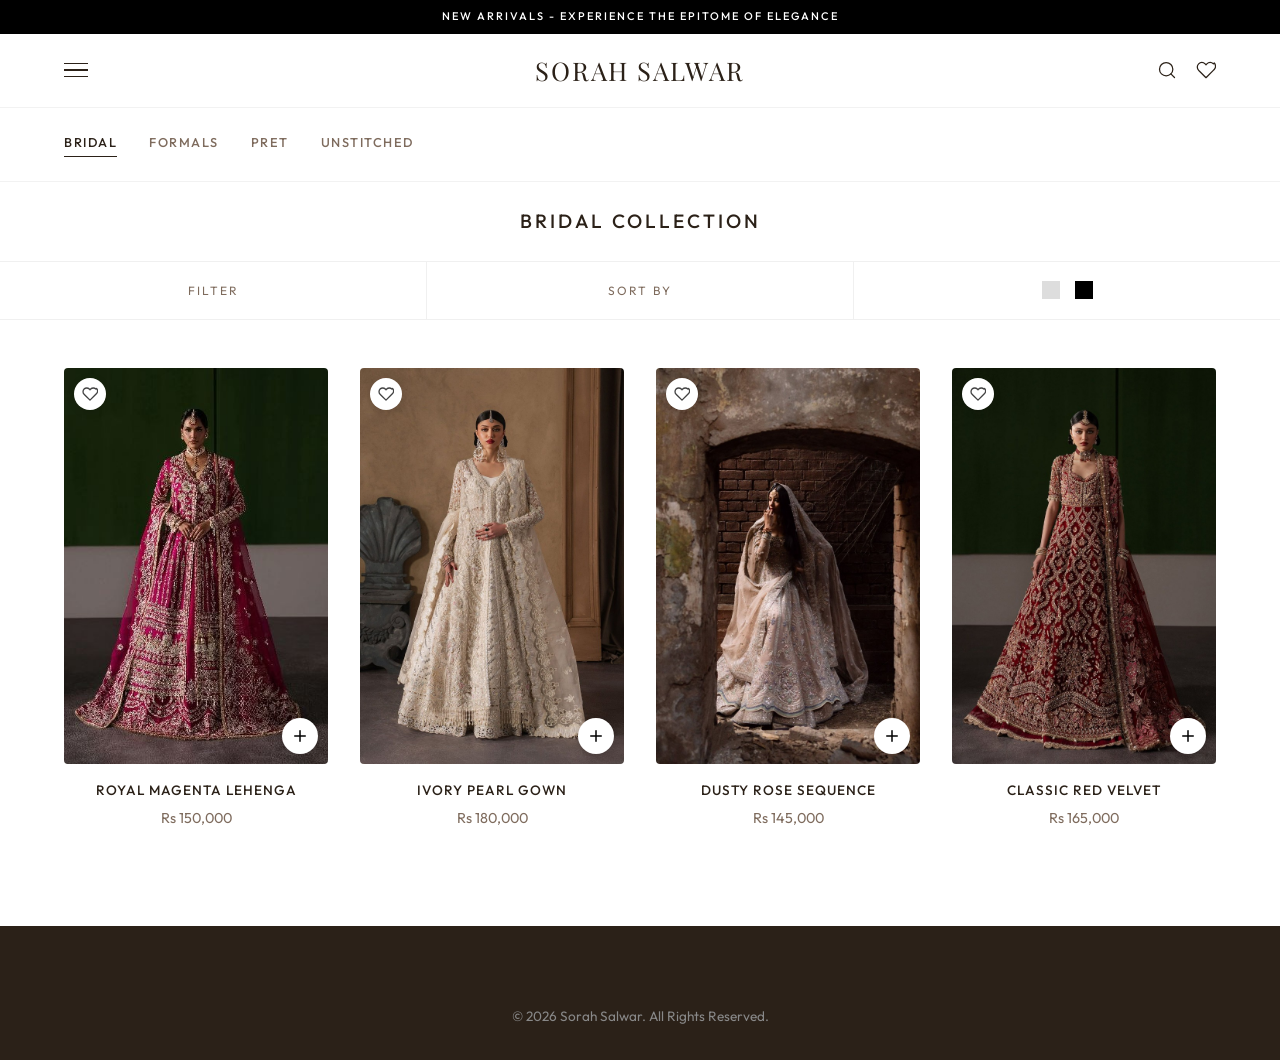
==== commit 8c3f43fd: "Standardized header sizes: removed redundant inline styles and set to Medium height across all colle" ====
--- a/bridal.html
+++ b/bridal.html
@@ -6,28 +6,6 @@
     <title>Bridal Collection | Sorah Salwar</title>
     <meta name="description" content="Discover Sorah Salwar's exclusive Bridal Collection. Beautifully crafted ethnic wear for your special day.">
     <link rel="stylesheet" href="assets/css/styles.css">
-    <style>
-        /* Specific tweaks for inner pages */
-        .inner-hero {
-            height: 40vh;
-            display: flex;
-            align-items: center;
-            justify-content: center;
-            background-color: var(--color-light);
-            color: var(--color-dark);
-            text-align: center;
-            padding-top: 80px; 
-        }
-        .inner-hero h1 {
-            font-size: 2.6rem;
-            letter-spacing: 2px;
-        }
-        .inner-hero p {
-            font-weight: 300;
-            color: var(--color-text-muted);
-            margin-top: 1rem;
-        }
-    </style>
 </head>
 <body>
 
--- a/assets/css/styles.css
+++ b/assets/css/styles.css
@@ -225,19 +225,19 @@
 
 /* Page Headers (matching Baroque "Box Size") */
 .inner-hero {
-  padding: 4rem 5%;
+  padding: 1.5rem 5%; /* Significantly reduced for a 'medium' height */
   background-color: #fff;
   text-align: center;
   border-bottom: 1px solid #f0f0f0;
 }
 
 .inner-hero h1 {
-  font-size: 1.8rem;
-  letter-spacing: 4px;
+  font-size: 1.2rem; /* Scaled down for a more elegant look */
+  letter-spacing: 3px;
   text-transform: uppercase;
   color: var(--color-dark);
-  font-family: var(--font-sans); /* Use sans for the minimalist look */
-  font-weight: 400;
+  font-family: var(--font-sans);
+  font-weight: 500;
 }
 
 .inner-hero p {
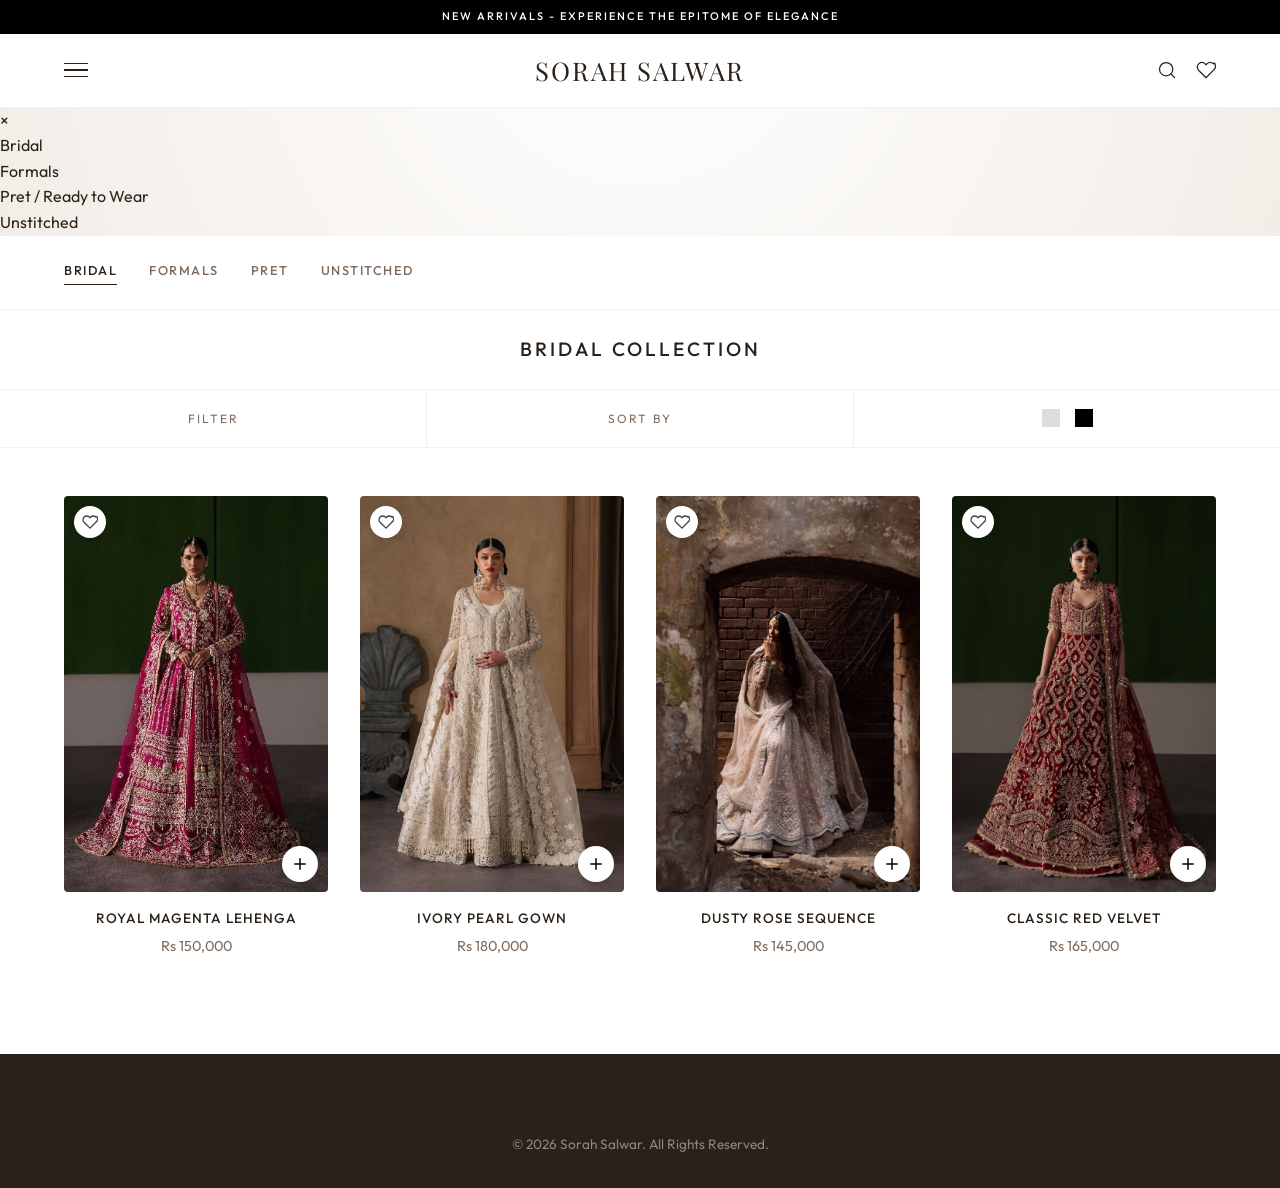
==== commit 48c23051: "Functional Filter and Sort drawers with Baroque-style premium interface" ====
--- a/bridal.html
+++ b/bridal.html
@@ -63,8 +63,8 @@
 
     <!-- Filter & Sort Bar -->
     <div class="filter-bar">
-        <div class="filter-item">Filter</div>
-        <div class="filter-item">Sort By</div>
+        <div class="filter-item" id="filter-btn">Filter</div>
+        <div class="filter-item" id="sort-btn">Sort By</div>
         <div class="filter-item">
             <div class="view-toggles">
                 <div class="view-toggle" id="view-1"></div>
@@ -87,6 +87,40 @@
         </div>
     </footer>
 
+    <!-- Sort Drawer -->
+    <div class="drawer-overlay" id="drawer-overlay"></div>
+    <div class="side-drawer" id="sort-drawer">
+        <div class="drawer-header">
+            <h2>Sort By</h2>
+            <div class="drawer-close" id="sort-close">&times;</div>
+        </div>
+        <div class="drawer-content">
+            <ul>
+                <li data-sort="featured" class="selected">Featured</li>
+                <li data-sort="price-low">Price: Low to High</li>
+                <li data-sort="price-high">Price: High to Low</li>
+                <li data-sort="newest">New Arrivals</li>
+            </ul>
+        </div>
+    </div>
+
+    <!-- Filter Drawer (Baroque Style) -->
+    <div class="side-drawer" id="filter-drawer">
+        <div class="drawer-header">
+            <h2>Filters</h2>
+            <div class="drawer-close" id="filter-close">&times;</div>
+        </div>
+        <div class="drawer-content">
+            <ul>
+                <li>Availability <span>+</span></li>
+                <li>Price <span>+</span></li>
+                <li>Product Type <span>+</span></li>
+                <li>Fabric <span>+</span></li>
+                <li>Size <span>+</span></li>
+            </ul>
+        </div>
+    </div>
+
     <script src="assets/js/script.js"></script>
 </body>
 </html>
--- a/assets/css/styles.css
+++ b/assets/css/styles.css
@@ -151,46 +151,95 @@
   background: var(--color-text-dark);
 }
 
-/* Mobile Navigation Overlay */
-.mobile-nav-overlay {
+/* Premium Slide-in Drawers */
+.drawer-overlay {
+  position: fixed;
+  inset: 0;
+  background: rgba(0,0,0,0.5);
+  backdrop-filter: blur(2px);
+  z-index: 2500;
+  opacity: 0;
+  visibility: hidden;
+  transition: all 0.4s ease;
+}
+
+.drawer-overlay.active {
+  opacity: 1;
+  visibility: visible;
+}
+
+.side-drawer {
   position: fixed;
   top: 0;
-  left: -100%;
-  width: 80%;
+  right: -100%;
+  width: 100%;
+  max-width: 400px;
   height: 100%;
   background: #fff;
-  z-index: 2000;
-  transition: left 0.4s cubic-bezier(0.4, 0, 0.2, 1);
-  padding: 4rem 10%;
-  box-shadow: 20px 0 50px rgba(0,0,0,0.1);
-}
-
-.mobile-nav-overlay.active {
-  left: 0;
-}
-
-.mobile-nav-overlay ul {
+  z-index: 3000;
+  transition: right 0.5s cubic-bezier(0.165, 0.84, 0.44, 1);
+  padding: 2.5rem 1.5rem;
+  display: flex;
+  flex-direction: column;
+}
+
+.side-drawer.active {
+  right: 0;
+}
+
+.drawer-header {
+  display: flex;
+  justify-content: space-between;
+  align-items: center;
+  margin-bottom: 2rem;
+  padding-bottom: 1rem;
+  border-bottom: 1px solid #f0f0f0;
+}
+
+.drawer-header h2 {
+  font-size: 1.1rem;
+  text-transform: uppercase;
+  letter-spacing: 2px;
+  font-family: var(--font-sans);
+}
+
+.drawer-close {
+  cursor: pointer;
+  font-size: 1.5rem;
+}
+
+.drawer-content ul {
   list-style: none;
 }
 
-.mobile-nav-overlay li {
-  margin-bottom: 2rem;
-}
-
-.mobile-nav-overlay a {
-  font-size: 1.4rem;
-  font-family: var(--font-serif);
-  text-transform: uppercase;
-  letter-spacing: 2px;
-}
-
-.overlay-close {
-  position: absolute;
-  top: 1.5rem;
-  right: 1.5rem;
-  font-size: 2rem;
+.drawer-content li {
+  padding: 1.2rem 0;
+  border-bottom: 1px solid #f9f9f9;
+  font-size: 0.85rem;
+  text-transform: uppercase;
+  letter-spacing: 1.5px;
   cursor: pointer;
-}
+  transition: color 0.3s ease;
+  display: flex;
+  justify-content: space-between;
+  align-items: center;
+}
+
+.drawer-content li:hover {
+  color: var(--color-accent);
+}
+
+.drawer-content li.selected {
+  font-weight: 600;
+  color: #000;
+}
+
+.drawer-content li.selected::after {
+  content: '✓';
+  font-size: 0.8rem;
+}
+
+/* Category Slider */
 
 /* Category Slider */
 .category-slider {
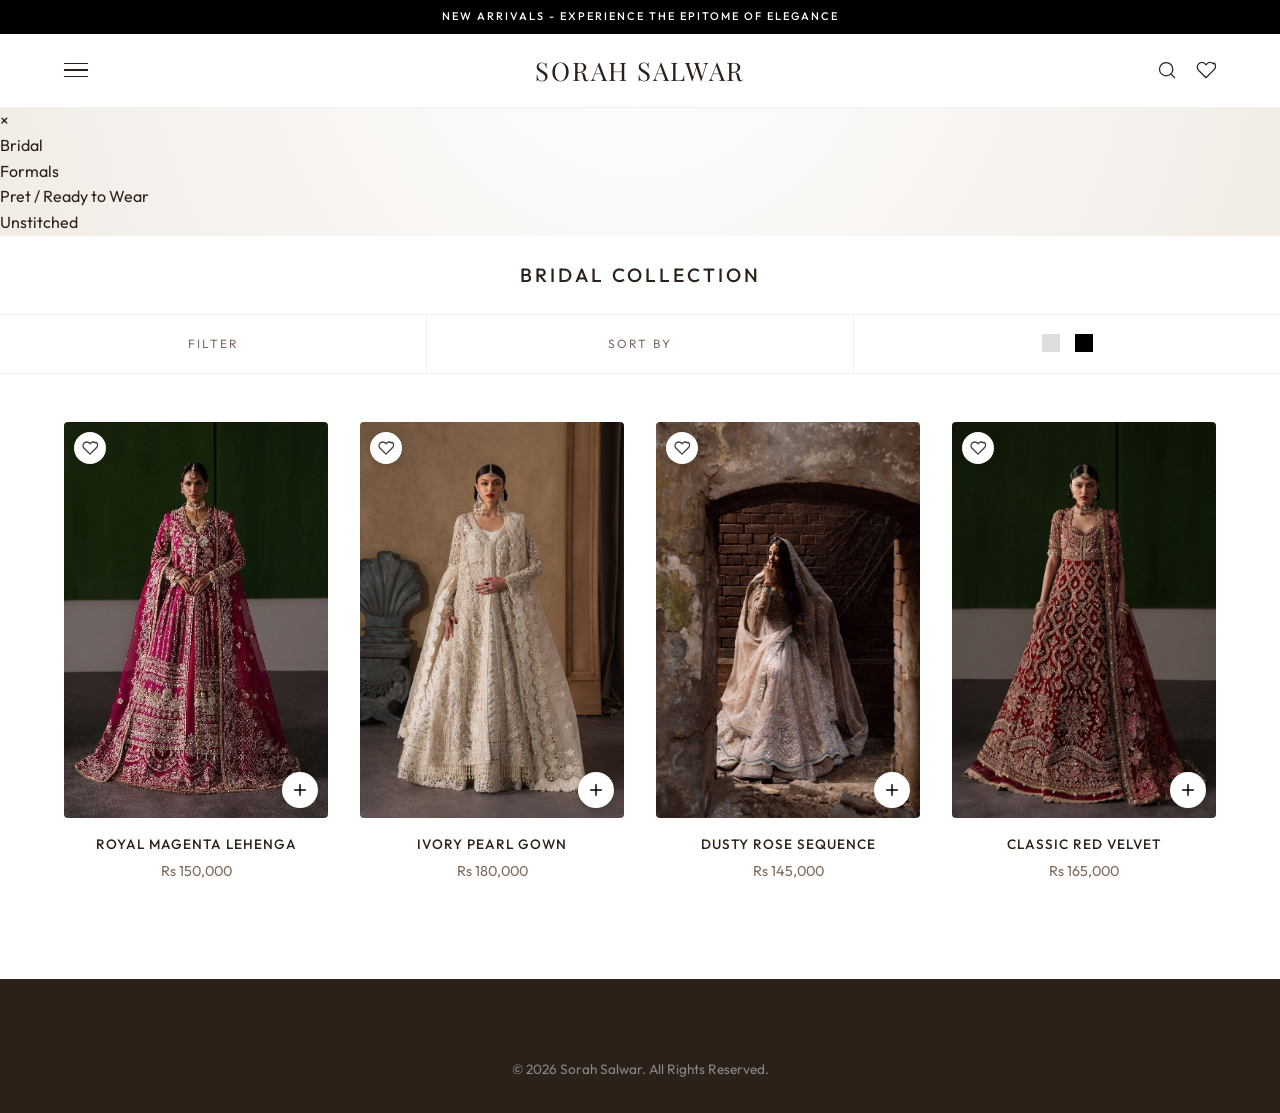
==== commit 22622782: "Removed the category swipe bar (4 types) for a cleaner, ultra-premium look" ====
--- a/bridal.html
+++ b/bridal.html
@@ -48,13 +48,6 @@
         </ul>
     </div>
 
-    <!-- Category Swipe Bar -->
-    <div class="category-slider">
-        <a href="bridal.html" class="active">Bridal</a>
-        <a href="formals.html">Formals</a>
-        <a href="pret.html">Pret</a>
-        <a href="unstitched.html">Unstitched</a>
-    </div>
 
     <!-- Page Header (Baroque style "Box") -->
     <section class="inner-hero">
